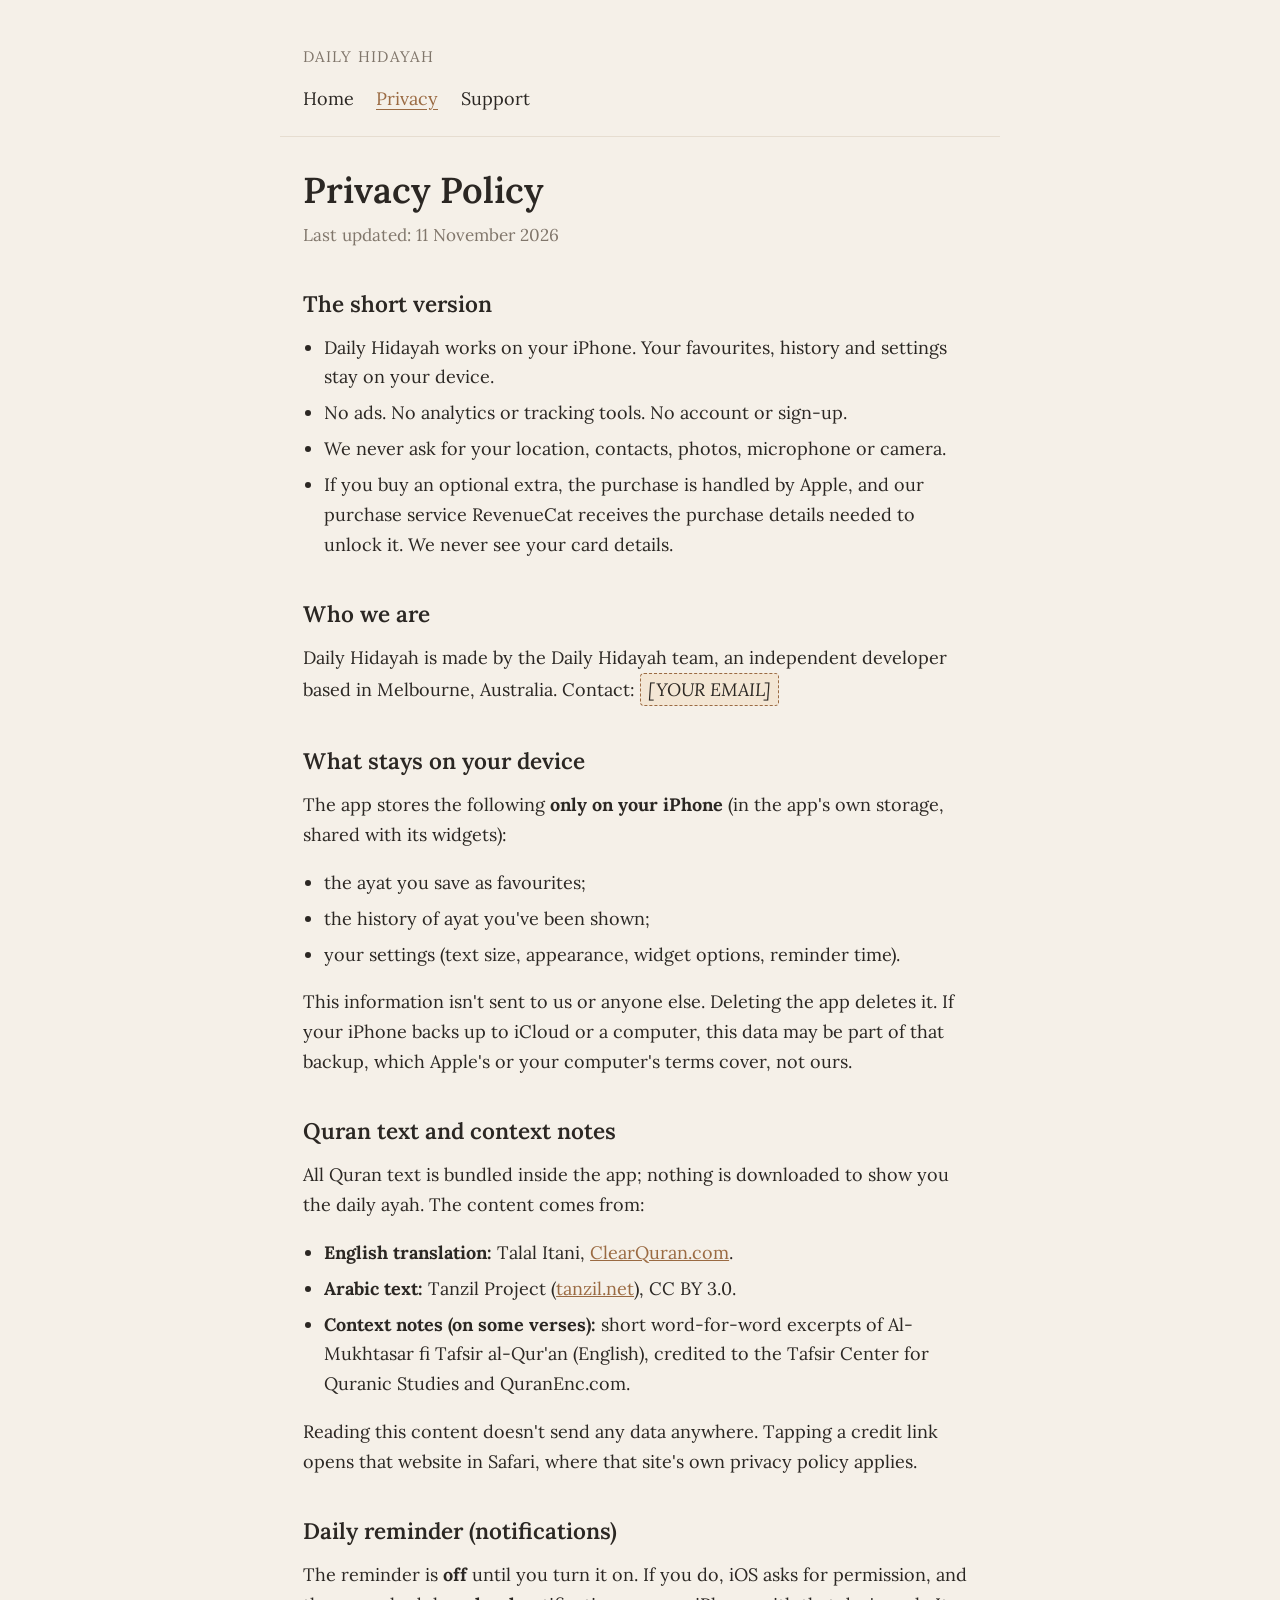
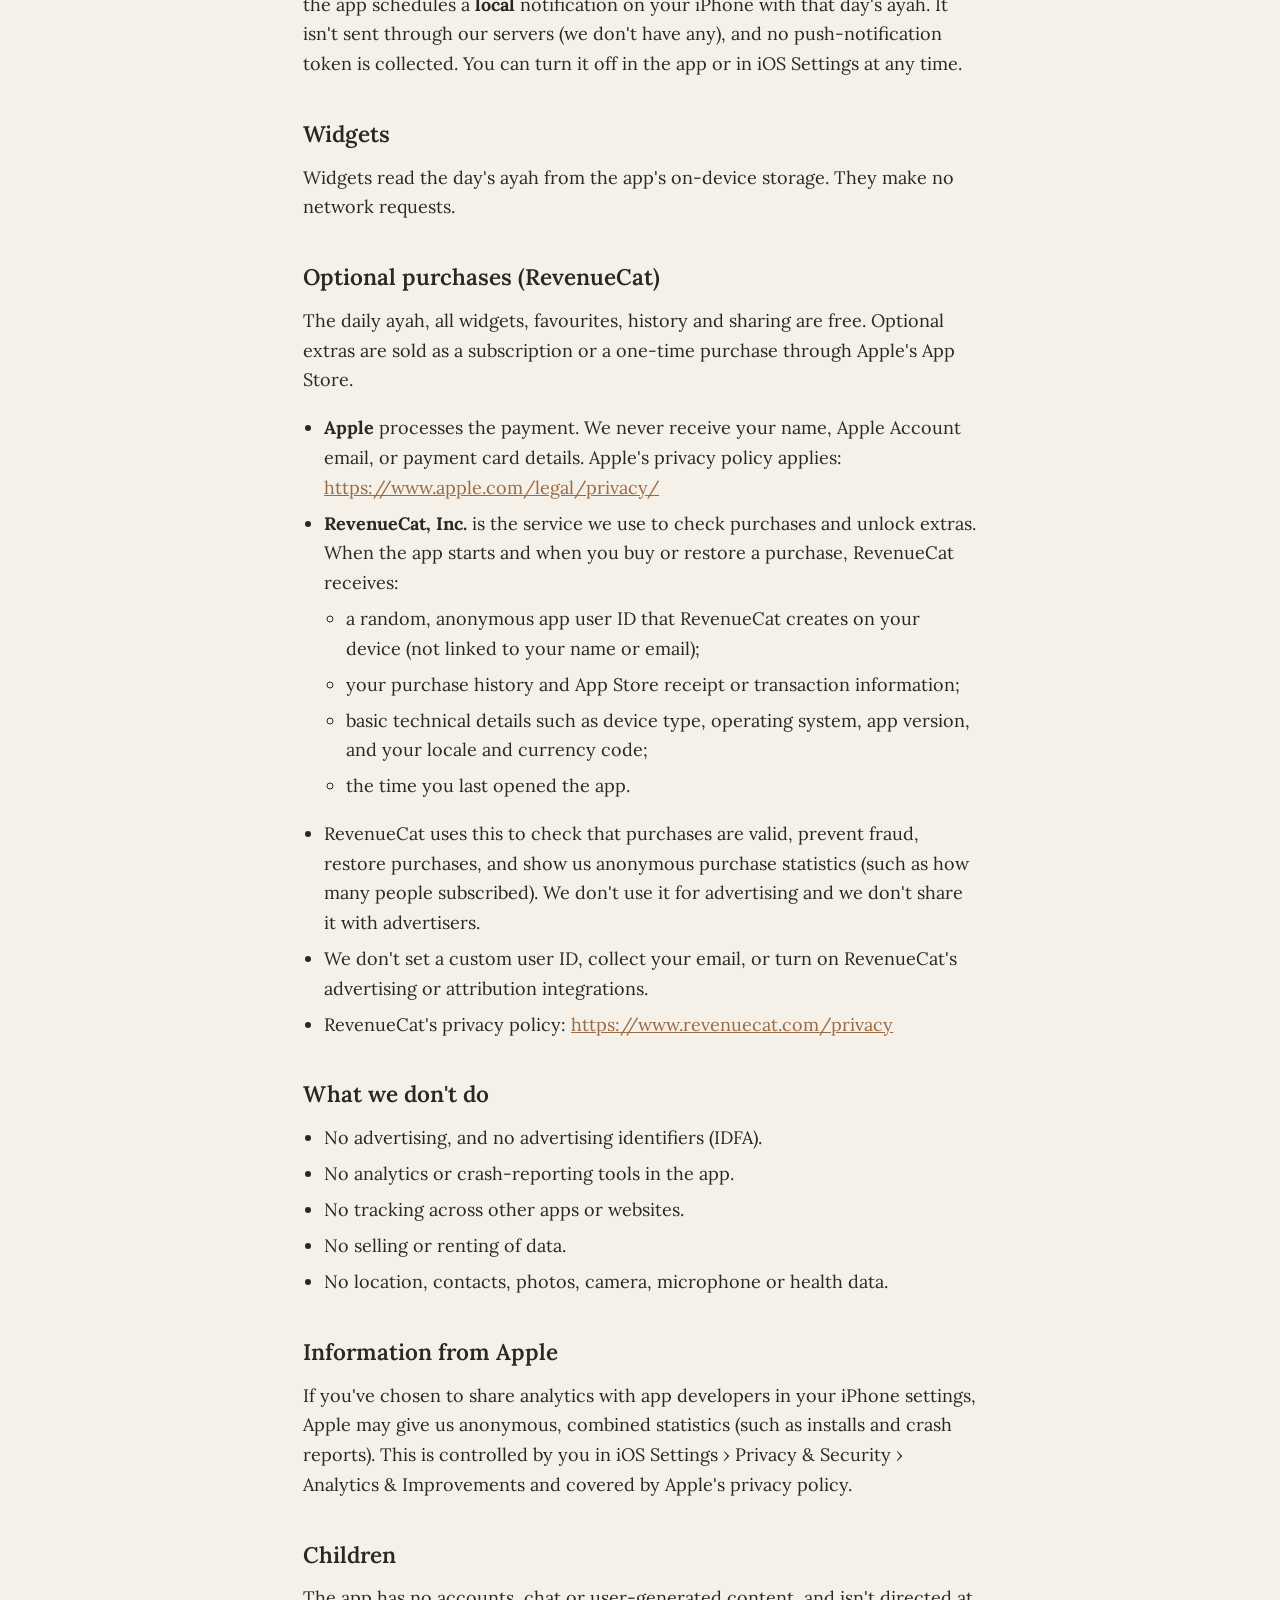
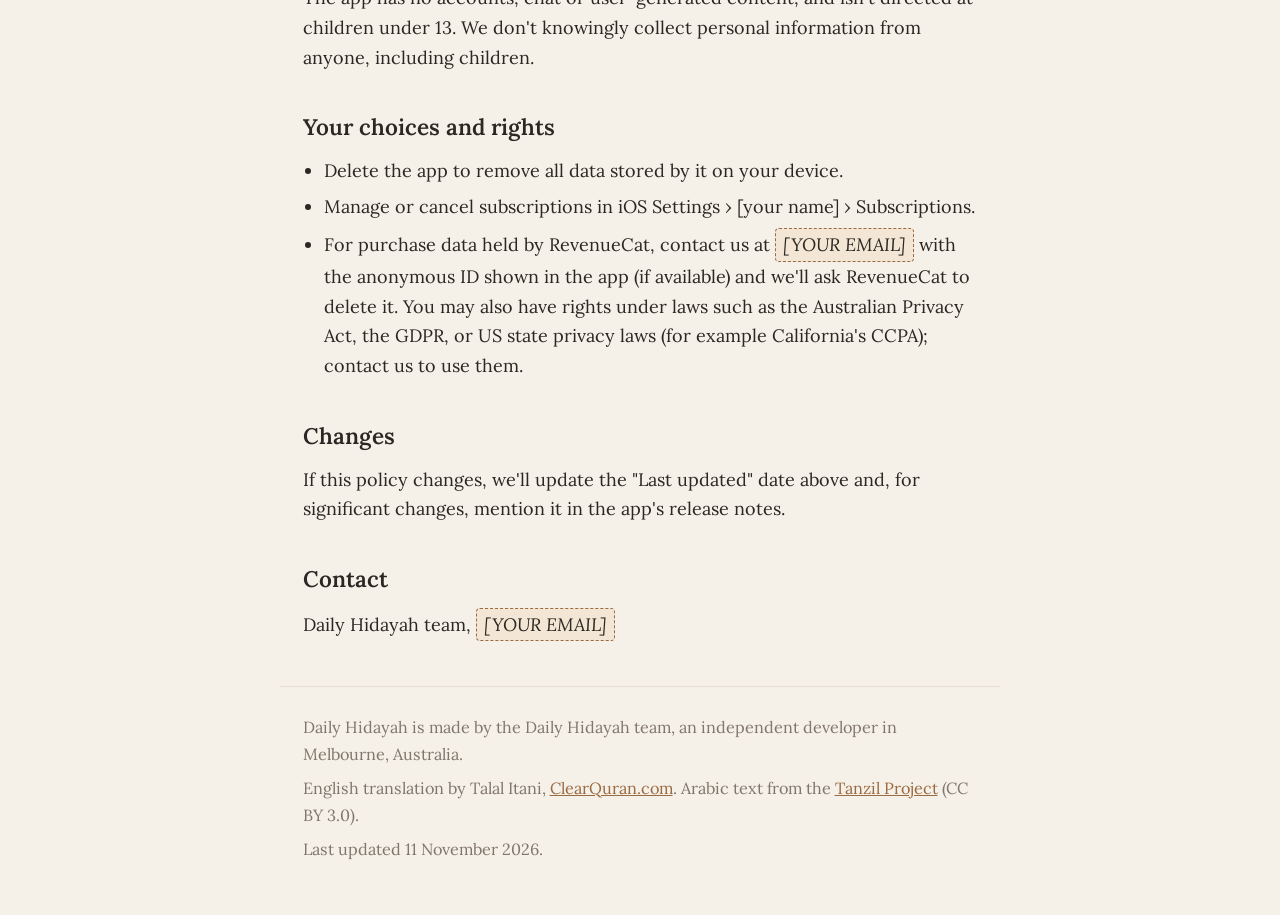
==== privacy.html @ ff137820 "Add Daily Hidayah privacy and support pages" ====
<!DOCTYPE html>
<html lang="en">
<head>
  <meta charset="utf-8">
  <meta name="viewport" content="width=device-width, initial-scale=1">
  <title>Privacy Policy — Daily Hidayah</title>
  <link rel="preconnect" href="https://fonts.googleapis.com">
  <link rel="preconnect" href="https://fonts.gstatic.com" crossorigin>
  <link href="https://fonts.googleapis.com/css2?family=Amiri:wght@700&family=Lora:ital,wght@0,400;0,600;1,400&display=swap" rel="stylesheet">
  <link rel="stylesheet" href="styles.css">
</head>
<body>
  <header>
    <a class="brand" href="index.html">Daily Hidayah</a>
    <nav>
      <a href="index.html">Home</a><a href="privacy.html" aria-current="page">Privacy</a><a href="support.html">Support</a>
    </nav>
  </header>
  <main>
    <h1>Privacy Policy</h1>
    <p class="meta">Last updated: 11 November 2026</p>
    <h2>The short version</h2>
    <ul>
      <li>Daily Hidayah works on your iPhone. Your favourites, history and settings stay on your device.</li>
      <li>No ads. No analytics or tracking tools. No account or sign-up.</li>
      <li>We never ask for your location, contacts, photos, microphone or camera.</li>
      <li>If you buy an optional extra, the purchase is handled by Apple, and our purchase service RevenueCat receives the purchase details needed to unlock it. We never see your card details.</li>
    </ul>

    <h2>Who we are</h2>
    <p>Daily Hidayah is made by the Daily Hidayah team, an independent developer based in Melbourne, Australia. Contact: <span class="placeholder">[YOUR EMAIL]</span></p>

    <h2>What stays on your device</h2>
    <p>The app stores the following <strong>only on your iPhone</strong> (in the app's own storage, shared with its widgets):</p>
    <ul>
      <li>the ayat you save as favourites;</li>
      <li>the history of ayat you've been shown;</li>
      <li>your settings (text size, appearance, widget options, reminder time).</li>
    </ul>
    <p>This information isn't sent to us or anyone else. Deleting the app deletes it. If your iPhone backs up to iCloud or a computer, this data may be part of that backup, which Apple's or your computer's terms cover, not ours.</p>

    <h2>Quran text and context notes</h2>
    <p>All Quran text is bundled inside the app; nothing is downloaded to show you the daily ayah. The content comes from:</p>
    <ul>
      <li><strong>English translation:</strong> Talal Itani, <a href="https://clearquran.com">ClearQuran.com</a>.</li>
      <li><strong>Arabic text:</strong> Tanzil Project (<a href="https://tanzil.net">tanzil.net</a>), CC BY 3.0.</li>
      <li><strong>Context notes (on some verses):</strong> short word-for-word excerpts of Al-Mukhtasar fi Tafsir al-Qur'an (English), credited to the Tafsir Center for Quranic Studies and QuranEnc.com.</li>
    </ul>
    <p>Reading this content doesn't send any data anywhere. Tapping a credit link opens that website in Safari, where that site's own privacy policy applies.</p>

    <h2>Daily reminder (notifications)</h2>
    <p>The reminder is <strong>off</strong> until you turn it on. If you do, iOS asks for permission, and the app schedules a <strong>local</strong> notification on your iPhone with that day's ayah. It isn't sent through our servers (we don't have any), and no push-notification token is collected. You can turn it off in the app or in iOS Settings at any time.</p>

    <h2>Widgets</h2>
    <p>Widgets read the day's ayah from the app's on-device storage. They make no network requests.</p>

    <h2>Optional purchases (RevenueCat)</h2>
    <p>The daily ayah, all widgets, favourites, history and sharing are free. Optional extras are sold as a subscription or a one-time purchase through Apple's App Store.</p>
    <ul>
      <li><strong>Apple</strong> processes the payment. We never receive your name, Apple Account email, or payment card details. Apple's privacy policy applies: <a href="https://www.apple.com/legal/privacy/">https://www.apple.com/legal/privacy/</a></li>
      <li><strong>RevenueCat, Inc.</strong> is the service we use to check purchases and unlock extras. When the app starts and when you buy or restore a purchase, RevenueCat receives:
        <ul>
          <li>a random, anonymous app user ID that RevenueCat creates on your device (not linked to your name or email);</li>
          <li>your purchase history and App Store receipt or transaction information;</li>
          <li>basic technical details such as device type, operating system, app version, and your locale and currency code;</li>
          <li>the time you last opened the app.</li>
        </ul>
      </li>
      <li>RevenueCat uses this to check that purchases are valid, prevent fraud, restore purchases, and show us anonymous purchase statistics (such as how many people subscribed). We don't use it for advertising and we don't share it with advertisers.</li>
      <li>We don't set a custom user ID, collect your email, or turn on RevenueCat's advertising or attribution integrations.</li>
      <li>RevenueCat's privacy policy: <a href="https://www.revenuecat.com/privacy">https://www.revenuecat.com/privacy</a></li>
    </ul>

    <h2>What we don't do</h2>
    <ul>
      <li>No advertising, and no advertising identifiers (IDFA).</li>
      <li>No analytics or crash-reporting tools in the app.</li>
      <li>No tracking across other apps or websites.</li>
      <li>No selling or renting of data.</li>
      <li>No location, contacts, photos, camera, microphone or health data.</li>
    </ul>

    <h2>Information from Apple</h2>
    <p>If you've chosen to share analytics with app developers in your iPhone settings, Apple may give us anonymous, combined statistics (such as installs and crash reports). This is controlled by you in iOS Settings › Privacy &amp; Security › Analytics &amp; Improvements and covered by Apple's privacy policy.</p>

    <h2>Children</h2>
    <p>The app has no accounts, chat or user-generated content, and isn't directed at children under 13. We don't knowingly collect personal information from anyone, including children.</p>

    <h2>Your choices and rights</h2>
    <ul>
      <li>Delete the app to remove all data stored by it on your device.</li>
      <li>Manage or cancel subscriptions in iOS Settings › [your name] › Subscriptions.</li>
      <li>For purchase data held by RevenueCat, contact us at <span class="placeholder">[YOUR EMAIL]</span> with the anonymous ID shown in the app (if available) and we'll ask RevenueCat to delete it. You may also have rights under laws such as the Australian Privacy Act, the GDPR, or US state privacy laws (for example California's CCPA); contact us to use them.</li>
    </ul>

    <h2>Changes</h2>
    <p>If this policy changes, we'll update the "Last updated" date above and, for significant changes, mention it in the app's release notes.</p>

    <h2>Contact</h2>
    <p>Daily Hidayah team, <span class="placeholder">[YOUR EMAIL]</span></p>
  </main>
  <footer>
    <p>Daily Hidayah is made by the Daily Hidayah team, an independent developer in Melbourne, Australia.</p>
    <p>English translation by Talal Itani, <a href="https://clearquran.com">ClearQuran.com</a>. Arabic text from the <a href="https://tanzil.net">Tanzil Project</a> (CC BY 3.0).</p>
    <p>Last updated 11 November 2026.</p>
  </footer>
</body>
</html>
---- styles.css ----
/* Daily Hidayah legal pages. Colours from the app's paper palette. */
:root {
  --bg: #F5F0E8;
  --card: #FFFDF9;
  --ink: #2B2723;
  --sub: #80766B;
  --line: #E6DDD0;
  --accent: #9A6A42;
}
* { box-sizing: border-box; }
html { font-size: 18px; }
body {
  margin: 0;
  background: var(--bg);
  color: var(--ink);
  font-family: "Lora", Georgia, "Times New Roman", serif;
  line-height: 1.65;
}
a { color: var(--accent); }
a:hover { text-decoration-thickness: 2px; }
header, main, footer { max-width: 40rem; margin: 0 auto; padding: 0 1.25rem; }
header { padding-top: 2.25rem; padding-bottom: 1.25rem; border-bottom: 1px solid var(--line); }
.brand { font-size: 0.85rem; letter-spacing: 0.08em; text-transform: uppercase; color: var(--sub); text-decoration: none; }
.brand:hover { color: var(--ink); }
nav { margin-top: 0.75rem; display: flex; flex-wrap: wrap; gap: 0.9rem 1.25rem; font-size: 1rem; }
nav a { text-decoration: none; color: var(--ink); }
nav a[aria-current="page"] { color: var(--accent); text-decoration: underline; text-underline-offset: 0.2em; }
h1 { font-weight: 600; font-size: 2rem; line-height: 1.25; margin: 1.75rem 0 0.4rem; }
h2 { font-weight: 600; font-size: 1.25rem; margin: 2rem 0 0.6rem; }
p, ul { margin: 0 0 1rem; }
ul { padding-left: 1.2rem; }
li { margin: 0.35rem 0; }
.meta { color: var(--sub); font-size: 0.95rem; margin-bottom: 1.75rem; }
.card {
  background: var(--card);
  border: 1px solid var(--line);
  border-radius: 12px;
  padding: 1.15rem 1.2rem;
  margin: 1rem 0 1.5rem;
}
.placeholder {
  display: inline-block;
  border: 1px dashed var(--accent);
  background: #f3e6d4;
  color: var(--ink);
  padding: 0.05rem 0.4rem;
  border-radius: 4px;
  font-style: italic;
}
footer { border-top: 1px solid var(--line); padding: 1.5rem 1.25rem 2.5rem; color: var(--sub); font-size: 0.9rem; margin-top: 2.5rem; }
footer p { margin: 0 0 0.4rem; }
.arabic { font-family: "Amiri", "Lora", serif; font-size: 1.6rem; color: var(--accent); margin: 0 0 0.25rem; }
@media (max-width: 40rem) {
  html { font-size: 17px; }
  h1 { font-size: 1.7rem; }
}
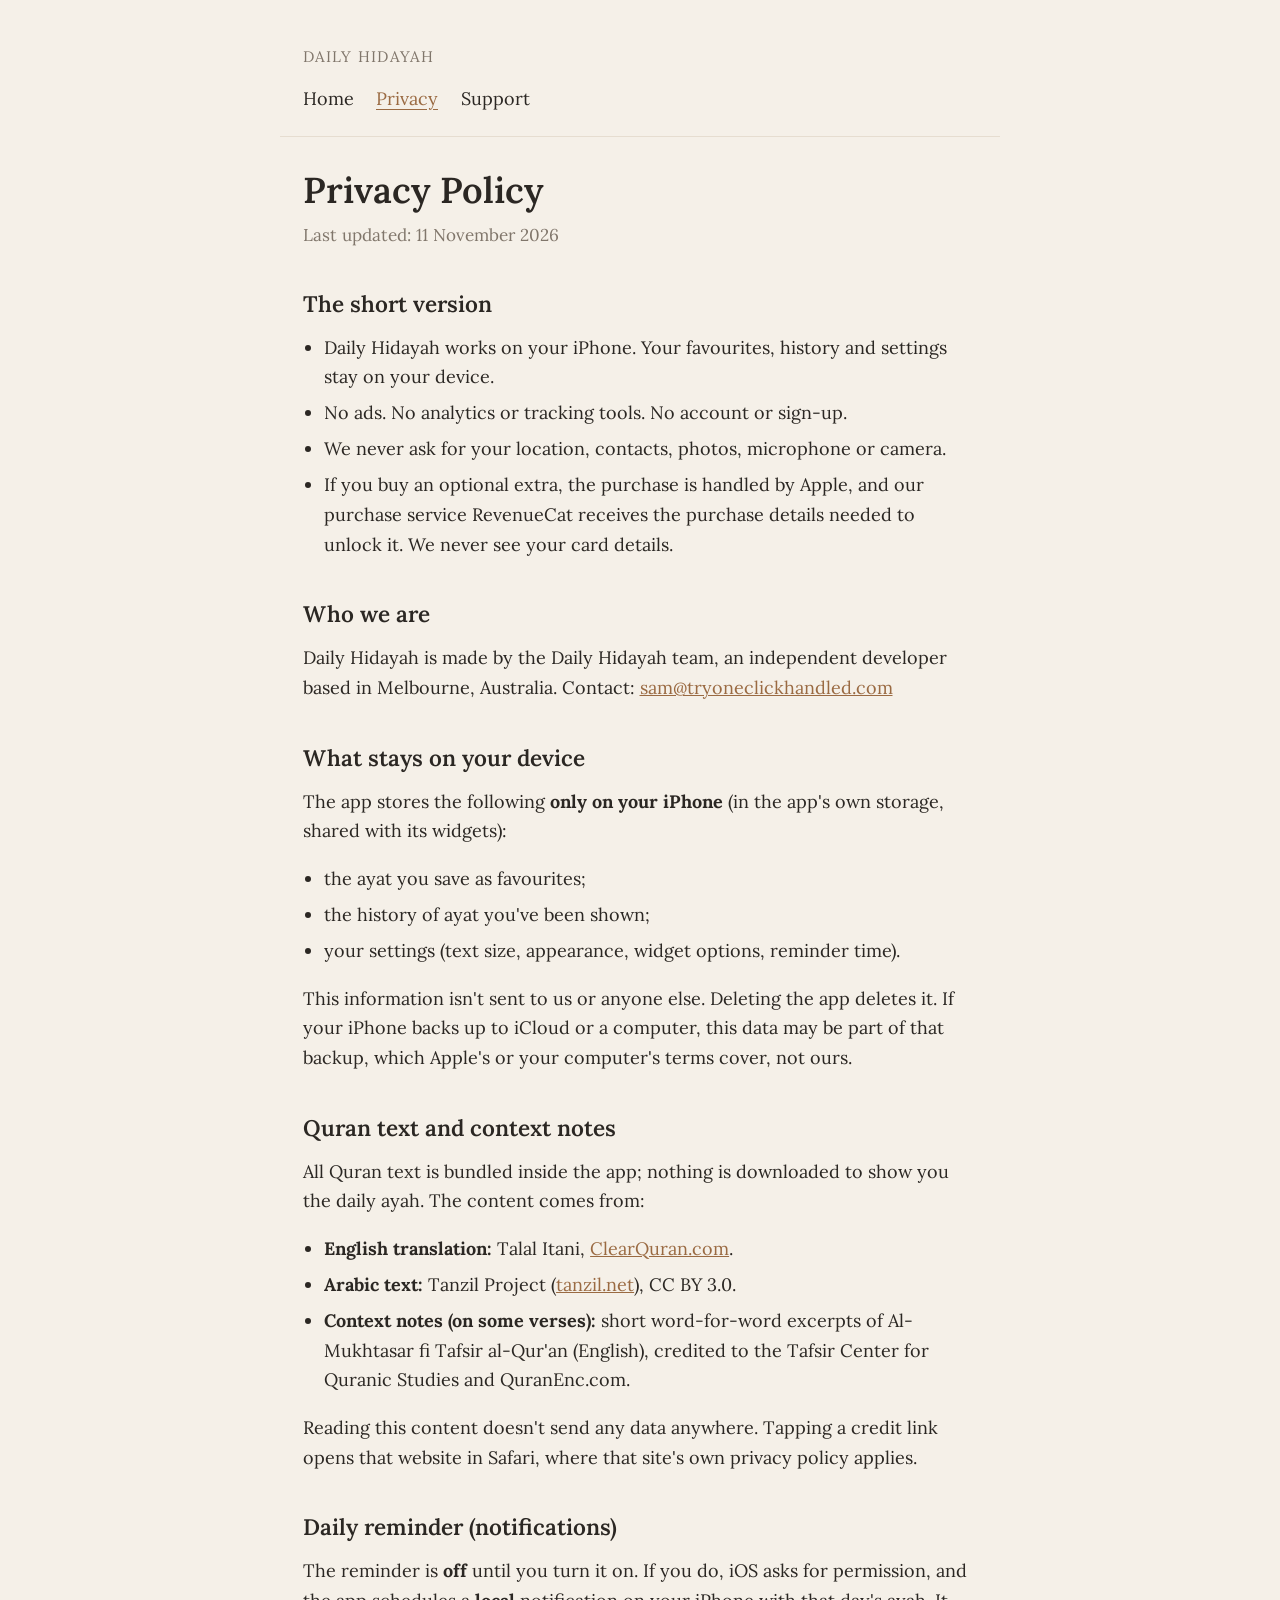
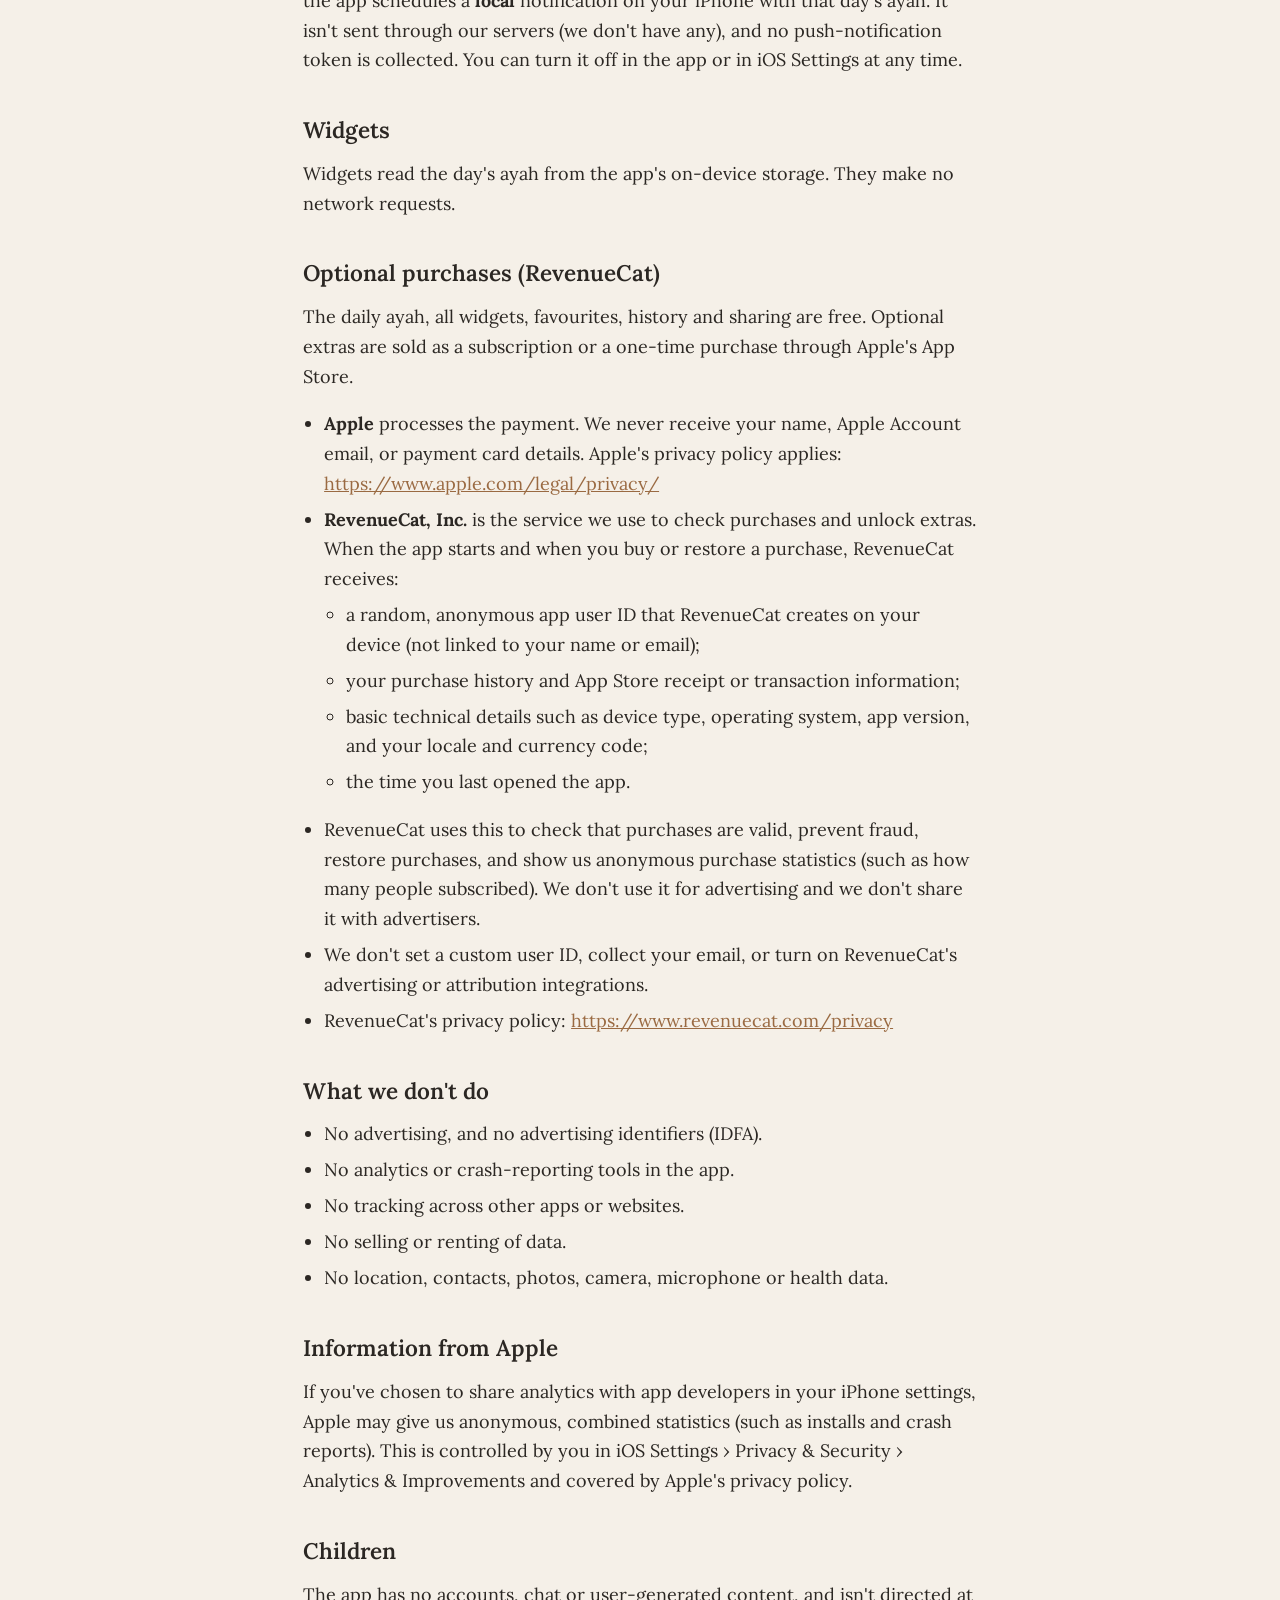
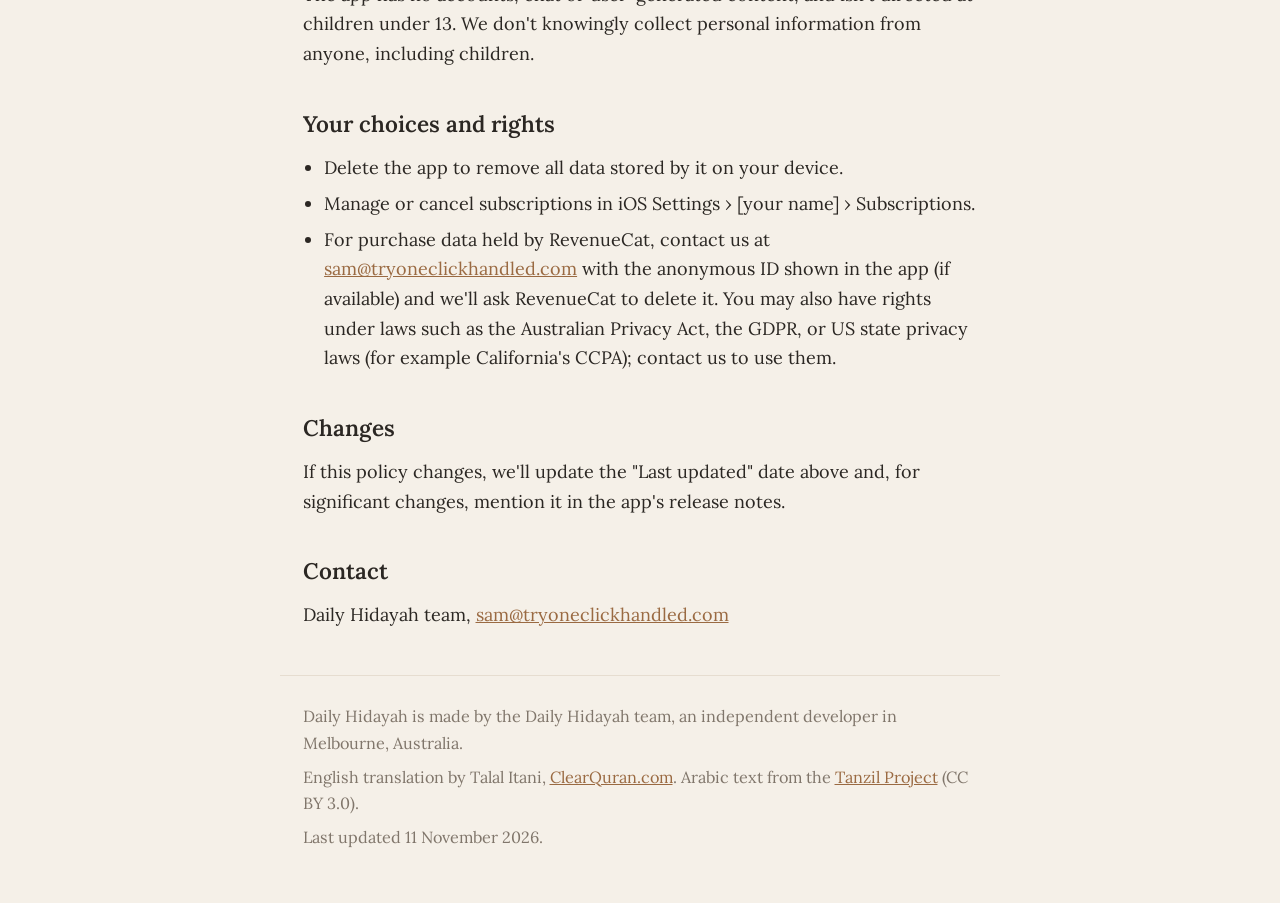
==== commit 9ef1893f: "Add support email" ====
--- a/privacy.html
+++ b/privacy.html
@@ -28,7 +28,7 @@
     </ul>
 
     <h2>Who we are</h2>
-    <p>Daily Hidayah is made by the Daily Hidayah team, an independent developer based in Melbourne, Australia. Contact: <span class="placeholder">[YOUR EMAIL]</span></p>
+    <p>Daily Hidayah is made by the Daily Hidayah team, an independent developer based in Melbourne, Australia. Contact: <a href="mailto:sam@tryoneclickhandled.com">sam@tryoneclickhandled.com</a></p>
 
     <h2>What stays on your device</h2>
     <p>The app stores the following <strong>only on your iPhone</strong> (in the app's own storage, shared with its widgets):</p>
@@ -90,14 +90,14 @@
     <ul>
       <li>Delete the app to remove all data stored by it on your device.</li>
       <li>Manage or cancel subscriptions in iOS Settings › [your name] › Subscriptions.</li>
-      <li>For purchase data held by RevenueCat, contact us at <span class="placeholder">[YOUR EMAIL]</span> with the anonymous ID shown in the app (if available) and we'll ask RevenueCat to delete it. You may also have rights under laws such as the Australian Privacy Act, the GDPR, or US state privacy laws (for example California's CCPA); contact us to use them.</li>
+      <li>For purchase data held by RevenueCat, contact us at <a href="mailto:sam@tryoneclickhandled.com">sam@tryoneclickhandled.com</a> with the anonymous ID shown in the app (if available) and we'll ask RevenueCat to delete it. You may also have rights under laws such as the Australian Privacy Act, the GDPR, or US state privacy laws (for example California's CCPA); contact us to use them.</li>
     </ul>
 
     <h2>Changes</h2>
     <p>If this policy changes, we'll update the "Last updated" date above and, for significant changes, mention it in the app's release notes.</p>
 
     <h2>Contact</h2>
-    <p>Daily Hidayah team, <span class="placeholder">[YOUR EMAIL]</span></p>
+    <p>Daily Hidayah team, <a href="mailto:sam@tryoneclickhandled.com">sam@tryoneclickhandled.com</a></p>
   </main>
   <footer>
     <p>Daily Hidayah is made by the Daily Hidayah team, an independent developer in Melbourne, Australia.</p>
